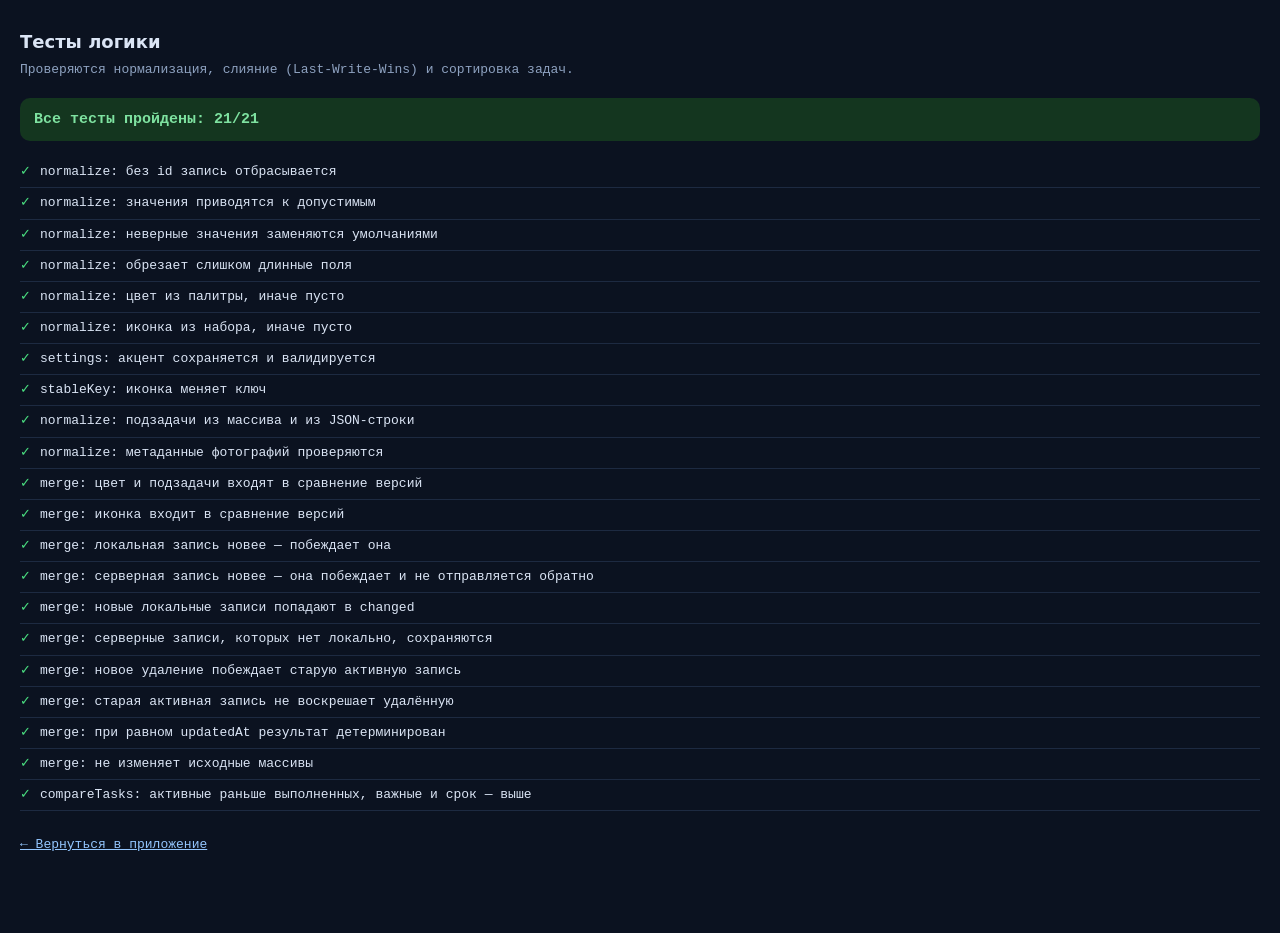
==== tests.html @ 77be0023 "Update tasks app: icons and accent color" ====
<!DOCTYPE html>
<html lang="ru">
<head>
  <meta charset="utf-8">
  <meta name="viewport" content="width=device-width, initial-scale=1">
  <title>Тесты логики — Задачи</title>
  <style>
    :root { color-scheme: dark; }
    body {
      margin: 0;
      padding: 28px 20px 60px;
      font-family: ui-monospace, SFMono-Regular, Consolas, monospace;
      background: #0b1220;
      color: #dbe5f5;
      line-height: 1.55;
    }
    h1 { font-size: 18px; margin: 0 0 4px; font-family: system-ui, sans-serif; }
    p.sub { margin: 0 0 18px; color: #8ea2c0; font-size: 13px; }
    #summary { font-size: 15px; font-weight: 700; margin: 0 0 16px; padding: 10px 14px; border-radius: 10px; }
    #summary.ok { background: #14361f; color: #7ee2a0; }
    #summary.fail { background: #3a1414; color: #ff9c9c; }
    ul { list-style: none; margin: 0; padding: 0; }
    li { padding: 5px 0; border-bottom: 1px solid #1d2a41; font-size: 13px; }
    li .mark { display: inline-block; width: 20px; }
    li.ok .mark { color: #4ade80; }
    li.fail .mark { color: #f87171; }
    li.fail .msg { display: block; color: #fca5a5; padding-left: 20px; }
    a { color: #93c5fd; }
  </style>
</head>
<body>
  <h1>Тесты логики</h1>
  <p class="sub">Проверяются нормализация, слияние (Last-Write-Wins) и сортировка задач.</p>
  <div id="summary">Выполняется…</div>
  <ul id="results"></ul>
  <p class="sub" style="margin-top:24px"><a href="index.html">← Вернуться в приложение</a></p>

  <script src="js/storage.js"></script>
  <script>
    (function () {
      'use strict';

      var Store = window.AppStorage;
      var tests = [];
      var results = [];

      function test(name, fn) {
        tests.push({ name: name, fn: fn });
      }

      function assert(condition, message) {
        if (!condition) throw new Error(message || 'условие не выполнено');
      }

      function eq(actual, expected, message) {
        if (actual !== expected) {
          throw new Error((message || 'значения не равны') +
            ' (ожидалось: ' + JSON.stringify(expected) + ', получено: ' + JSON.stringify(actual) + ')');
        }
      }

      function rec(overrides) {
        var base = {
          id: 'a', title: 'Задача', notes: '', done: false,
          priority: 'normal', due: '', createdAt: 1000, updatedAt: 1000, deletedAt: 0
        };
        return Object.assign(base, overrides || {});
      }

      test('normalize: без id запись отбрасывается', function () {
        eq(Store.normalize({ title: 'нет id' }), null);
        eq(Store.normalize(null), null);
        eq(Store.normalize('строка'), null);
      });

      test('normalize: значения приводятся к допустимым', function () {
        var n = Store.normalize({
          id: '  x1  ', title: '  Задача  ', done: 'TRUE',
          priority: 'high', due: '2026-05-01', createdAt: '1000', updatedAt: '2000'
        });
        eq(n.id, 'x1');
        eq(n.title, 'Задача');
        eq(n.done, true);
        eq(n.priority, 'high');
        eq(n.due, '2026-05-01');
        eq(n.createdAt, 1000);
        eq(n.updatedAt, 2000);
      });

      test('normalize: неверные значения заменяются умолчаниями', function () {
        var n = Store.normalize({
          id: 'x2', done: 'maybe', priority: 'urgent', due: '01.05.2026',
          createdAt: -5, updatedAt: 0
        });
        eq(n.done, false);
        eq(n.priority, 'normal');
        eq(n.due, '');
        assert(n.createdAt > 0, 'createdAt должен стать текущим временем');
        eq(n.updatedAt, n.createdAt);
      });

      test('normalize: обрезает слишком длинные поля', function () {
        var n = Store.normalize({
          id: 'x3',
          title: new Array(700).join('a'),
          notes: new Array(6000).join('b')
        });
        eq(n.title.length, 500);
        eq(n.notes.length, 5000);
      });

      test('normalize: цвет из палитры, иначе пусто', function () {
        eq(Store.normalize(rec({ color: 'blue' })).color, 'blue');
        eq(Store.normalize(rec({ color: 'rainbow' })).color, '');
        eq(Store.normalize(rec({ color: '' })).color, '');
      });

      test('normalize: иконка из набора, иначе пусто', function () {
        eq(Store.normalize(rec({ icon: '📅' })).icon, '📅');
        eq(Store.normalize(rec({ icon: '🚀' })).icon, '');
        eq(Store.normalize(rec({})).icon, '');
        assert(Store.ICON_KEYS.length >= 20, 'в наборе должно быть не меньше 20 иконок');
      });

      test('settings: акцент сохраняется и валидируется', function () {
        var key = Store.KEYS.settings;
        var backup = window.localStorage.getItem(key);

        try {
          window.localStorage.removeItem(key);
          eq(Store.loadSettings().accent, 'blue');
          eq(Store.saveSettings({ accent: 'purple' }).accent, 'purple');
          eq(Store.loadSettings().accent, 'purple');

          window.localStorage.setItem(key, JSON.stringify({ accent: 'rainbow' }));
          eq(Store.loadSettings().accent, 'blue');
        } finally {
          if (backup === null) window.localStorage.removeItem(key);
          else window.localStorage.setItem(key, backup);
        }
      });

      test('stableKey: иконка меняет ключ', function () {
        var a = Store.stableKey(Store.normalize(rec({ icon: '📌' })));
        var b = Store.stableKey(Store.normalize(rec({ icon: '⭐' })));
        assert(a !== b, 'ключи записей с разными иконками должны различаться');
      });

      test('normalize: подзадачи из массива и из JSON-строки', function () {
        var fromArray = Store.normalize(rec({
          subtasks: [
            { id: 's1', text: 'Хлеб', done: true },
            { text: '  Молоко  ' },
            { text: '   ' }
          ]
        }));
        eq(fromArray.subtasks.length, 2);
        eq(fromArray.subtasks[0].text, 'Хлеб');
        eq(fromArray.subtasks[0].done, true);
        eq(fromArray.subtasks[1].text, 'Молоко');
        eq(fromArray.subtasks[1].done, false);

        var fromString = Store.normalize(rec({ subtasks: '[{"text":"Позвонить"}]' }));
        eq(fromString.subtasks.length, 1);
        eq(fromString.subtasks[0].text, 'Позвонить');

        var broken = Store.normalize(rec({ subtasks: 'не json' }));
        eq(broken.subtasks.length, 0);
      });

      test('normalize: метаданные фотографий проверяются', function () {
        var n = Store.normalize(rec({
          photos: [
            { id: 'p1', mime: 'image/jpeg', width: 100, height: 50, size: 1000, createdAt: 5 },
            { id: 'p1', mime: 'image/jpeg' },
            { id: '', mime: 'image/jpeg' },
            { id: 'p2', mime: 'application/pdf' }
          ]
        }));
        eq(n.photos.length, 2);
        eq(n.photos[0].id, 'p1');
        eq(n.photos[1].id, 'p2');
        eq(n.photos[1].mime, 'image/jpeg');
        eq(n.photos[0].width, 100);
      });

      test('merge: цвет и подзадачи входят в сравнение версий', function () {
        var older = rec({ updatedAt: 1000, color: '' });
        var newer = rec({
          updatedAt: 2000,
          color: 'green',
          subtasks: [{ id: 's1', text: 'Шаг', done: false }]
        });
        var m = Store.merge([newer], [older]);
        eq(m.items[0].color, 'green');
        eq(m.items[0].subtasks.length, 1);
        eq(m.changed.length, 1);
      });

      test('merge: иконка входит в сравнение версий', function () {
        var m = Store.merge(
          [rec({ updatedAt: 2000, icon: '📅' })],
          [rec({ updatedAt: 1000, icon: '' })]
        );
        eq(m.items[0].icon, '📅');
        eq(m.changed.length, 1);

        var first = Store.merge(
          [rec({ updatedAt: 5000, icon: '📌' })],
          [rec({ updatedAt: 5000, icon: '⭐' })]
        );
        var second = Store.merge(
          [rec({ updatedAt: 5000, icon: '⭐' })],
          [rec({ updatedAt: 5000, icon: '📌' })]
        );
        eq(first.items[0].icon, second.items[0].icon);
      });

      test('merge: локальная запись новее — побеждает она', function () {
        var m = Store.merge(
          [rec({ updatedAt: 2000, title: 'новая' })],
          [rec({ updatedAt: 1000, title: 'старая' })]
        );
        eq(m.items.length, 1);
        eq(m.items[0].title, 'новая');
        eq(m.changed.length, 1);
        eq(m.changed[0].title, 'новая');
      });

      test('merge: серверная запись новее — она побеждает и не отправляется обратно', function () {
        var m = Store.merge(
          [rec({ updatedAt: 1000, title: 'локальная' })],
          [rec({ updatedAt: 3000, title: 'серверная' })]
        );
        eq(m.items[0].title, 'серверная');
        eq(m.changed.length, 0);
      });

      test('merge: новые локальные записи попадают в changed', function () {
        var m = Store.merge([rec({ id: 'new', updatedAt: 5000 })], []);
        eq(m.items.length, 1);
        eq(m.changed.length, 1);
        eq(m.changed[0].id, 'new');
      });

      test('merge: серверные записи, которых нет локально, сохраняются', function () {
        var m = Store.merge([], [rec({ id: 'srv', title: 'с сервера' })]);
        eq(m.items.length, 1);
        eq(m.items[0].title, 'с сервера');
        eq(m.changed.length, 0);
      });

      test('merge: новое удаление побеждает старую активную запись', function () {
        var m = Store.merge(
          [rec({ deletedAt: 3000, updatedAt: 3000 })],
          [rec({ updatedAt: 2000 })]
        );
        eq(m.items[0].deletedAt, 3000);
        eq(m.changed.length, 1);
      });

      test('merge: старая активная запись не воскрешает удалённую', function () {
        var m = Store.merge(
          [rec({ updatedAt: 1000, deletedAt: 0 })],
          [rec({ updatedAt: 3000, deletedAt: 3000 })]
        );
        eq(m.items[0].deletedAt, 3000);
        eq(m.changed.length, 0);
      });

      test('merge: при равном updatedAt результат детерминирован', function () {
        var first = Store.merge(
          [rec({ updatedAt: 5000, title: 'A' })],
          [rec({ updatedAt: 5000, title: 'B' })]
        );
        var second = Store.merge(
          [rec({ updatedAt: 5000, title: 'B' })],
          [rec({ updatedAt: 5000, title: 'A' })]
        );
        eq(first.items[0].title, second.items[0].title);
      });

      test('merge: не изменяет исходные массивы', function () {
        var local = [rec({ updatedAt: 2000, title: 'локальная' })];
        var remote = [rec({ updatedAt: 1000, title: 'серверная' })];
        Store.merge(local, remote);
        eq(local.length, 1);
        eq(remote.length, 1);
        eq(local[0].title, 'локальная');
        eq(remote[0].title, 'серверная');
      });

      test('compareTasks: активные раньше выполненных, важные и срок — выше', function () {
        var sorted = [
          rec({ id: 'done', done: true, createdAt: 1 }),
          rec({ id: 'normal', createdAt: 2 }),
          rec({ id: 'high', priority: 'high', createdAt: 3 }),
          rec({ id: 'due', due: '2026-01-01', createdAt: 4 })
        ].sort(Store.compareTasks).map(function (task) { return task.id; });
        eq(sorted.join(','), 'high,due,normal,done');
      });


      function render() {
        var passed = 0;
        var list = document.getElementById('results');
        results.forEach(function (result) {
          var li = document.createElement('li');
          li.className = result.ok ? 'ok' : 'fail';
          var mark = document.createElement('span');
          mark.className = 'mark';
          mark.textContent = result.ok ? '✓' : '✕';
          li.appendChild(mark);
          li.appendChild(document.createTextNode(result.name));
          if (!result.ok) {
            var msg = document.createElement('span');
            msg.className = 'msg';
            msg.textContent = result.message;
            li.appendChild(msg);
          }
          list.appendChild(li);
          if (result.ok) passed++;
        });

        var summary = document.getElementById('summary');
        var allOk = passed === results.length;
        summary.className = allOk ? 'ok' : 'fail';
        summary.textContent = allOk
          ? 'Все тесты пройдены: ' + passed + '/' + results.length
          : 'Провалено: ' + (results.length - passed) + ' из ' + results.length;
        document.title = (allOk ? 'OK ' : 'FAIL ') + passed + '/' + results.length;
        document.body.setAttribute('data-tests', allOk ? 'ok' : 'fail');
      }

      tests.forEach(function (item) {
        try {
          item.fn();
          results.push({ ok: true, name: item.name });
        } catch (err) {
          results.push({ ok: false, name: item.name, message: (err && err.message) || String(err) });
        }
      });

      render();
      if (window.console) console.log('Тесты:', results);
    })();
  </script>
</body>
</html>
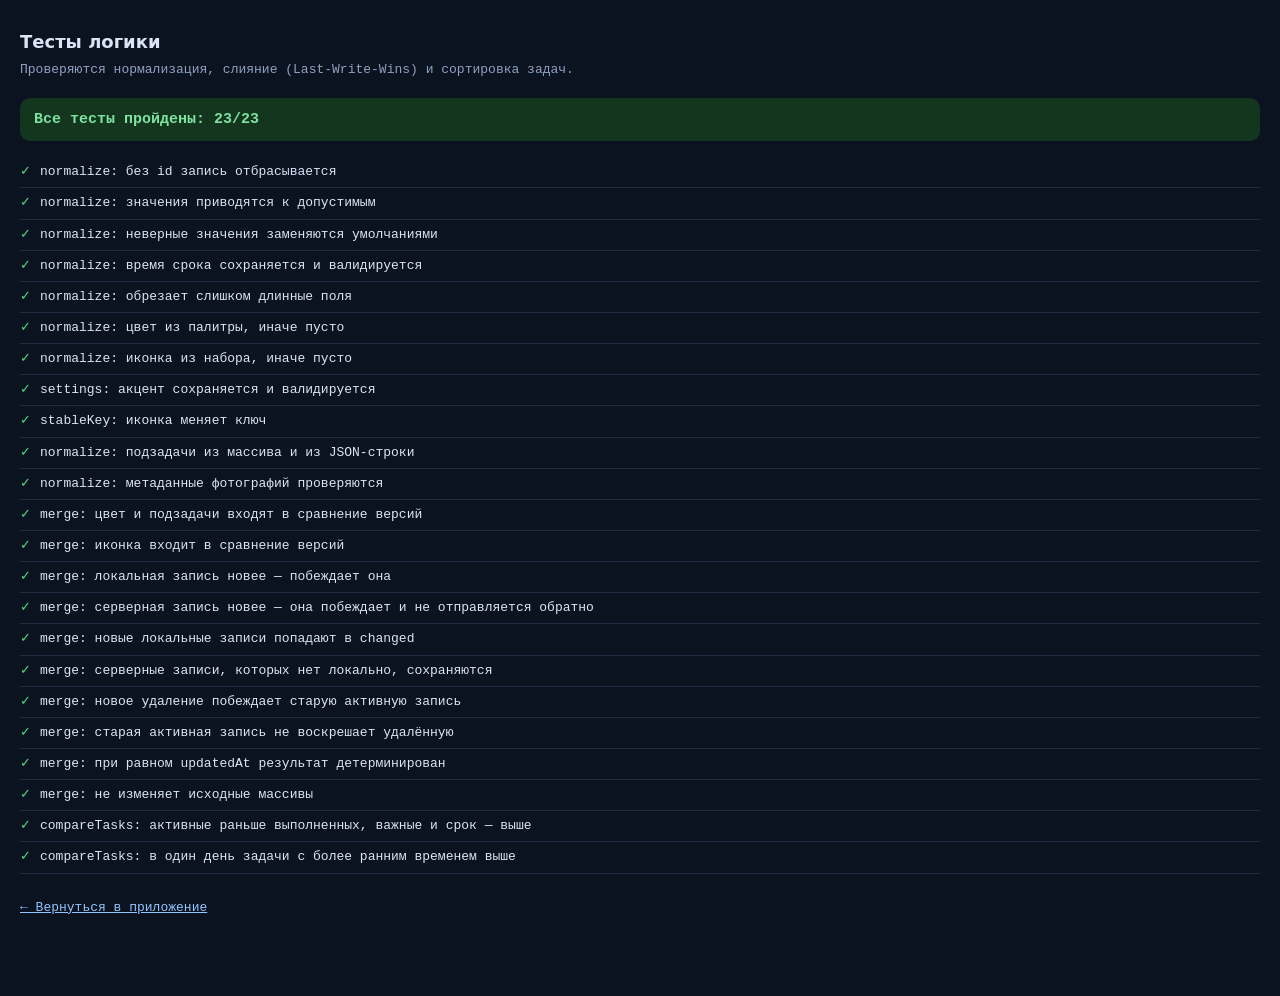
==== commit 13135e03: "Add optional due time for tasks Tasks now store dueTime, show it on the card with overdue highlighti" ====
--- a/tests.html
+++ b/tests.html
@@ -62,7 +62,7 @@
       function rec(overrides) {
         var base = {
           id: 'a', title: 'Задача', notes: '', done: false,
-          priority: 'normal', due: '', createdAt: 1000, updatedAt: 1000, deletedAt: 0
+          priority: 'normal', due: '', dueTime: '', createdAt: 1000, updatedAt: 1000, deletedAt: 0
         };
         return Object.assign(base, overrides || {});
       }
@@ -97,6 +97,14 @@
         eq(n.due, '');
         assert(n.createdAt > 0, 'createdAt должен стать текущим временем');
         eq(n.updatedAt, n.createdAt);
+      });
+
+      test('normalize: время срока сохраняется и валидируется', function () {
+        eq(Store.normalize(rec({ due: '2026-05-01', dueTime: '09:30' })).dueTime, '09:30');
+        eq(Store.normalize(rec({ due: '2026-05-01', dueTime: '23:59' })).dueTime, '23:59');
+        eq(Store.normalize(rec({ dueTime: '25:00' })).dueTime, '');
+        eq(Store.normalize(rec({ dueTime: '9:30' })).dueTime, '');
+        eq(Store.normalize(rec({})).dueTime, '');
       });
 
       test('normalize: обрезает слишком длинные поля', function () {
@@ -298,6 +306,15 @@
           rec({ id: 'due', due: '2026-01-01', createdAt: 4 })
         ].sort(Store.compareTasks).map(function (task) { return task.id; });
         eq(sorted.join(','), 'high,due,normal,done');
+      });
+
+      test('compareTasks: в один день задачи с более ранним временем выше', function () {
+        var sorted = [
+          rec({ id: 'late', due: '2026-02-01', dueTime: '18:00', createdAt: 1 }),
+          rec({ id: 'early', due: '2026-02-01', dueTime: '09:00', createdAt: 2 }),
+          rec({ id: 'dateOnly', due: '2026-02-01', createdAt: 3 })
+        ].sort(Store.compareTasks).map(function (task) { return task.id; });
+        eq(sorted.join(','), 'dateOnly,early,late');
       });
 
 
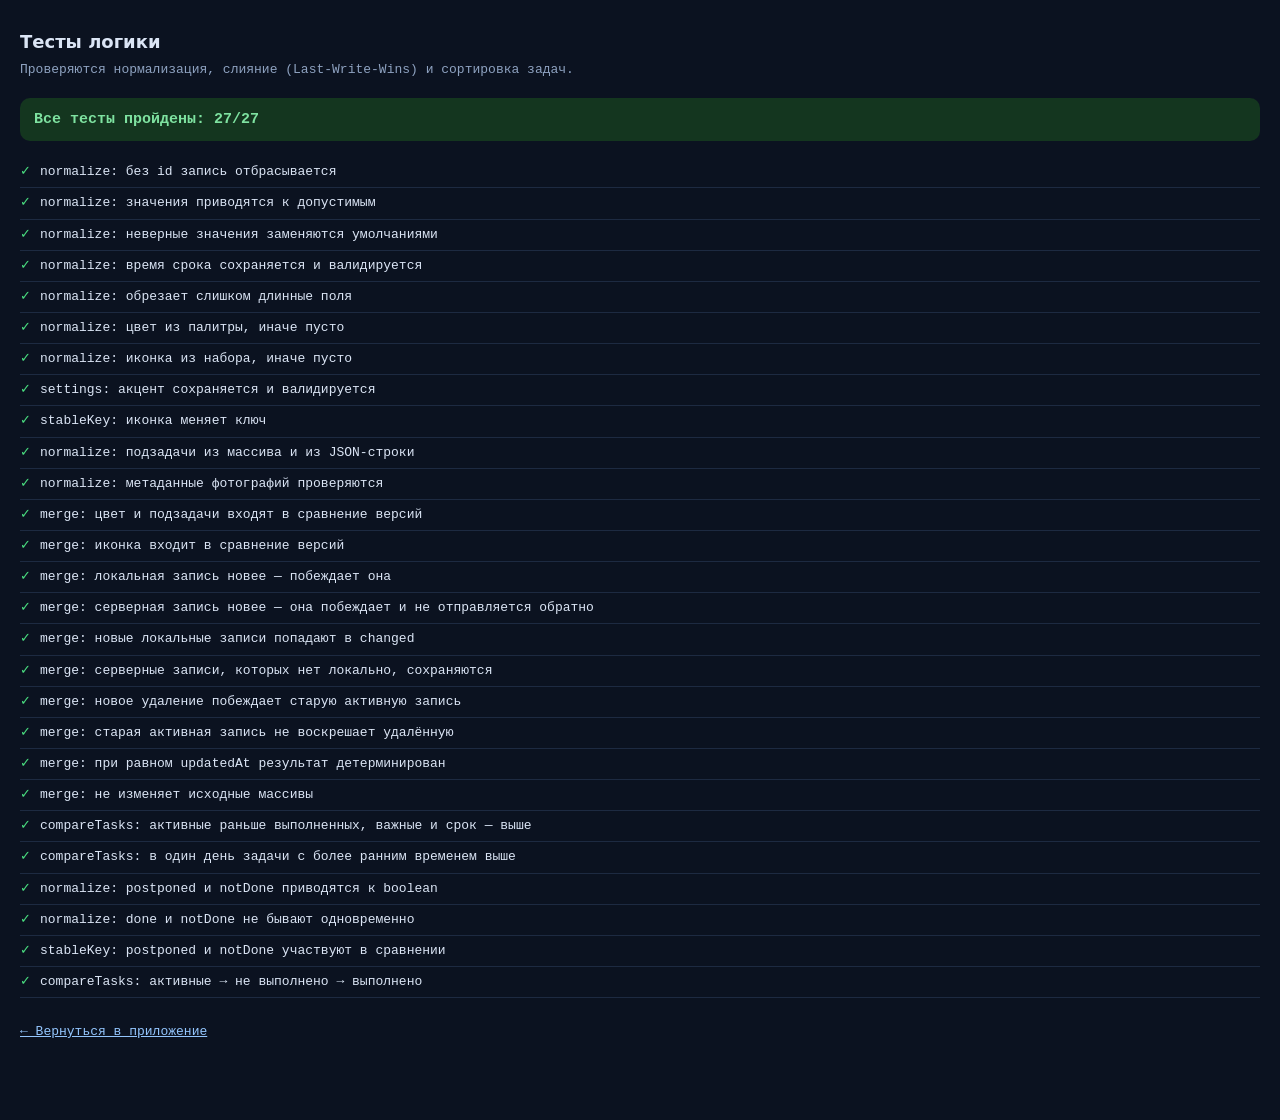
==== commit f5176113: "Add postpone due date and not-done state" ====
--- a/tests.html
+++ b/tests.html
@@ -318,6 +318,35 @@
       });
 
 
+      test('normalize: postponed и notDone приводятся к boolean', function () {
+        var n = Store.normalize(rec({ postponed: 'TRUE', notDone: 1 }));
+        eq(n.postponed, true);
+        eq(n.notDone, true);
+        eq(Store.normalize(rec({})).postponed, false);
+        eq(Store.normalize(rec({})).notDone, false);
+      });
+
+      test('normalize: done и notDone не бывают одновременно', function () {
+        var n = Store.normalize(rec({ done: true, notDone: true }));
+        eq(n.done, true);
+        eq(n.notDone, false);
+      });
+
+      test('stableKey: postponed и notDone участвуют в сравнении', function () {
+        assert(Store.stableKey(rec({})) !== Store.stableKey(rec({ postponed: true })));
+        assert(Store.stableKey(rec({})) !== Store.stableKey(rec({ notDone: true })));
+      });
+
+      test('compareTasks: активные → не выполнено → выполнено', function () {
+        var sorted = [
+          rec({ id: 'done', done: true, createdAt: 1 }),
+          rec({ id: 'notDone', notDone: true, createdAt: 2 }),
+          rec({ id: 'active', createdAt: 3 })
+        ].sort(Store.compareTasks).map(function (task) { return task.id; });
+        eq(sorted.join(','), 'active,notDone,done');
+      });
+
+
       function render() {
         var passed = 0;
         var list = document.getElementById('results');
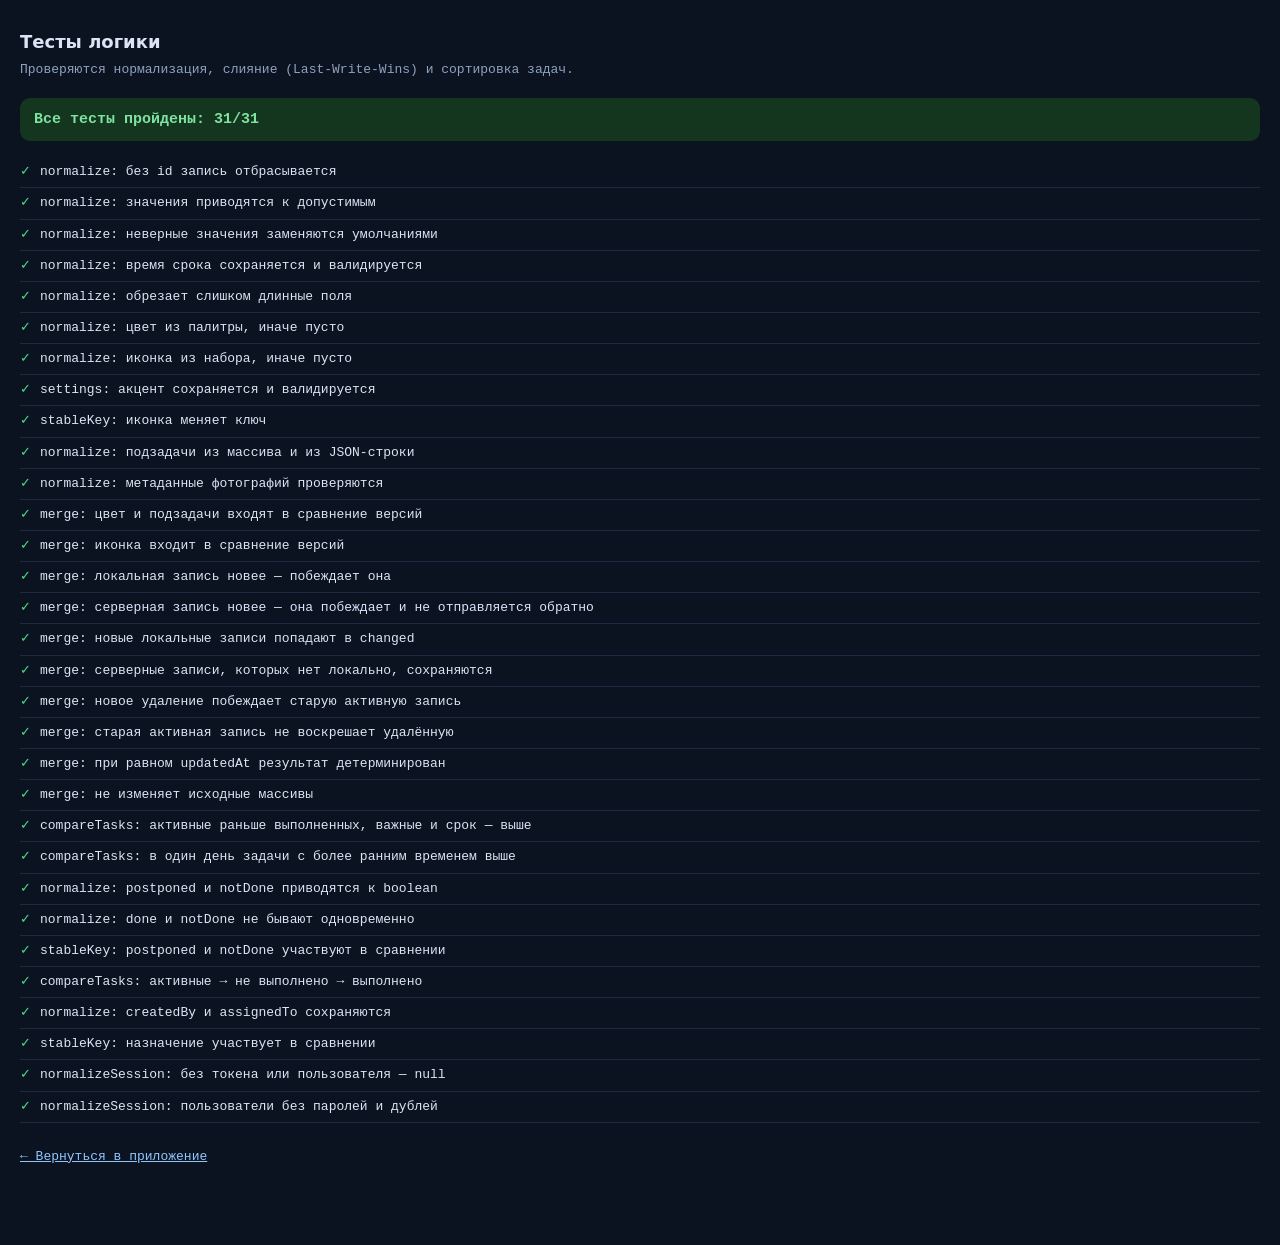
==== commit 844885f8: "Add family profiles, login sessions and task delegation" ====
--- a/tests.html
+++ b/tests.html
@@ -347,6 +347,42 @@
       });
 
 
+      test('normalize: createdBy и assignedTo сохраняются', function () {
+        var n = Store.normalize(rec({ createdBy: '  u1 ', assignedTo: 'u2' }));
+        eq(n.createdBy, 'u1');
+        eq(n.assignedTo, 'u2');
+        eq(Store.normalize(rec({})).createdBy, '');
+        eq(Store.normalize(rec({})).assignedTo, '');
+      });
+
+      test('stableKey: назначение участвует в сравнении', function () {
+        assert(Store.stableKey(rec({})) !== Store.stableKey(rec({ assignedTo: 'u2' })));
+        assert(Store.stableKey(rec({})) !== Store.stableKey(rec({ createdBy: 'u1' })));
+      });
+
+      test('normalizeSession: без токена или пользователя — null', function () {
+        eq(Store.normalizeSession(null), null);
+        eq(Store.normalizeSession({ token: 't' }), null);
+        eq(Store.normalizeSession({ user: { id: 'u1' } }), null);
+      });
+
+      test('normalizeSession: пользователи без паролей и дублей', function () {
+        var session = Store.normalizeSession({
+          token: ' tok ',
+          user: { id: 'u1', login: 'me', name: 'Я', role: 'admin' },
+          users: [
+            { id: 'u1', name: 'Я', password: 'secret' },
+            { id: 'u2', name: 'Мама' },
+            { id: 'u2', name: 'Дубль' }
+          ]
+        });
+        eq(session.token, 'tok');
+        eq(session.user.role, 'admin');
+        eq(session.users.length, 2);
+        eq(session.users[1].name, 'Мама');
+        eq(session.users[0].password, undefined);
+      });
+
       function render() {
         var passed = 0;
         var list = document.getElementById('results');
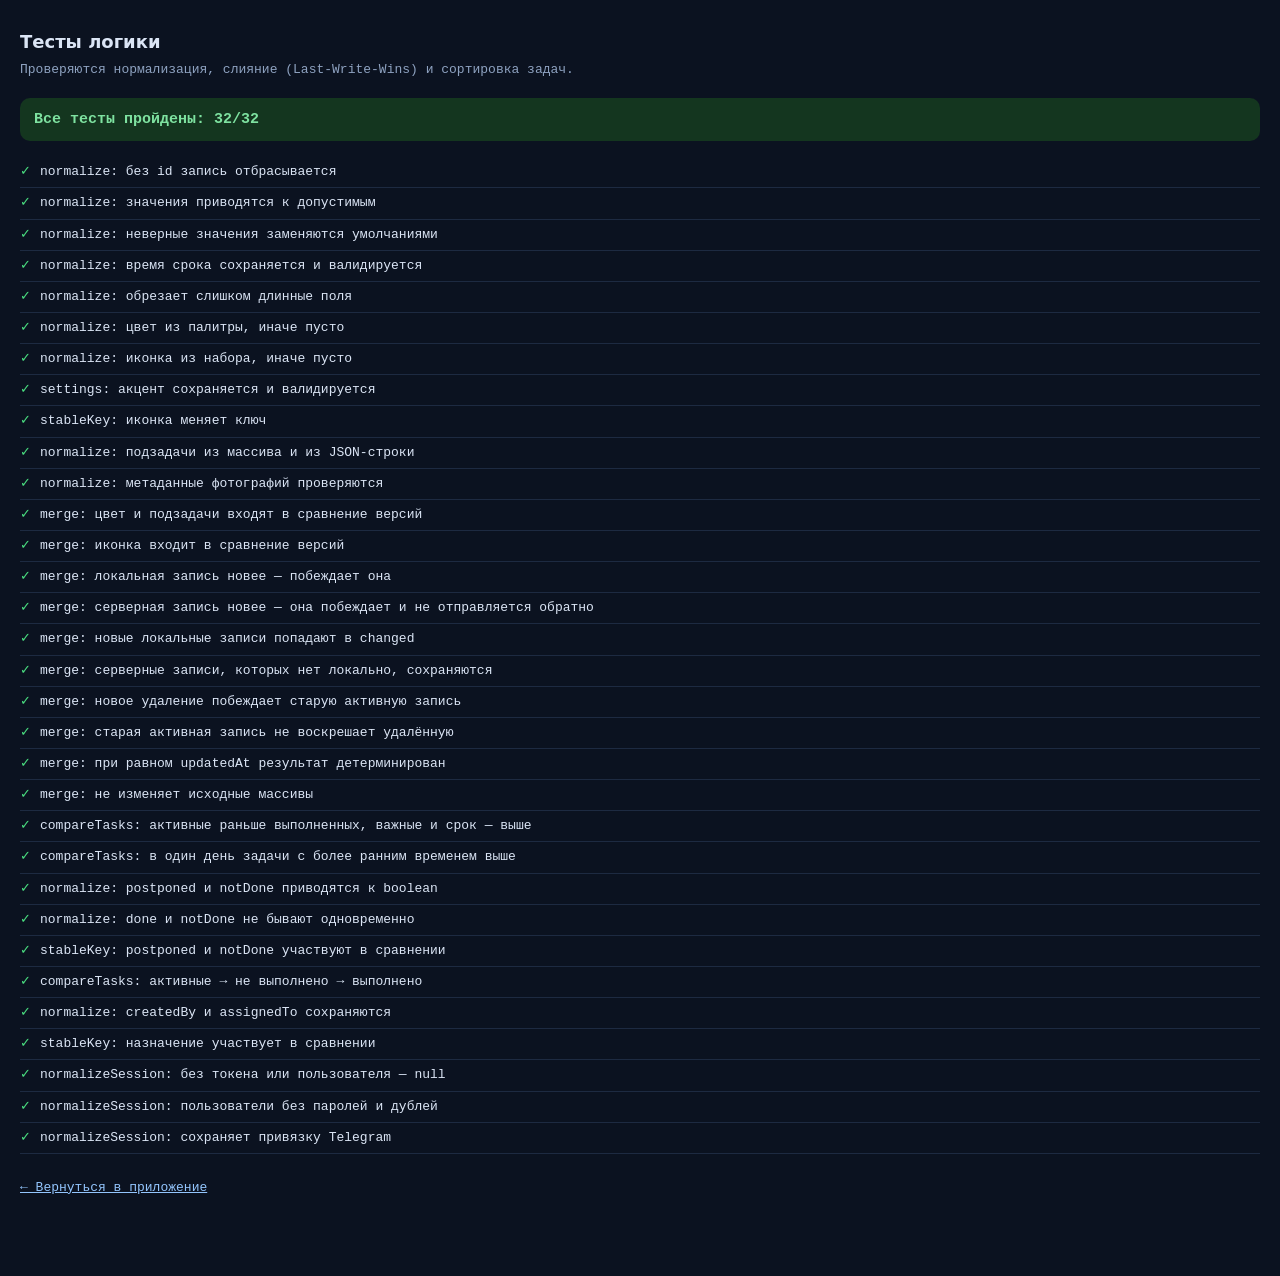
==== commit 325e9f9c: "Add Telegram notifications and account linking via webhook" ====
--- a/tests.html
+++ b/tests.html
@@ -383,6 +383,18 @@
         eq(session.users[0].password, undefined);
       });
 
+      test('normalizeSession: сохраняет привязку Telegram', function () {
+        var session = Store.normalizeSession({
+          token: 't',
+          user: { id: 'u1', login: 'me', name: 'Я', telegramChatId: '12345', telegramUsername: '@me_bot' },
+          users: [{ id: 'u2', name: 'Мама', telegramChatId: '67890', telegramUsername: 'mama' }]
+        });
+        eq(session.user.telegramChatId, '12345');
+        eq(session.user.telegramUsername, 'me_bot');
+        eq(session.users[0].telegramChatId, '67890');
+        eq(session.users[0].telegramUsername, 'mama');
+      });
+
       function render() {
         var passed = 0;
         var list = document.getElementById('results');
